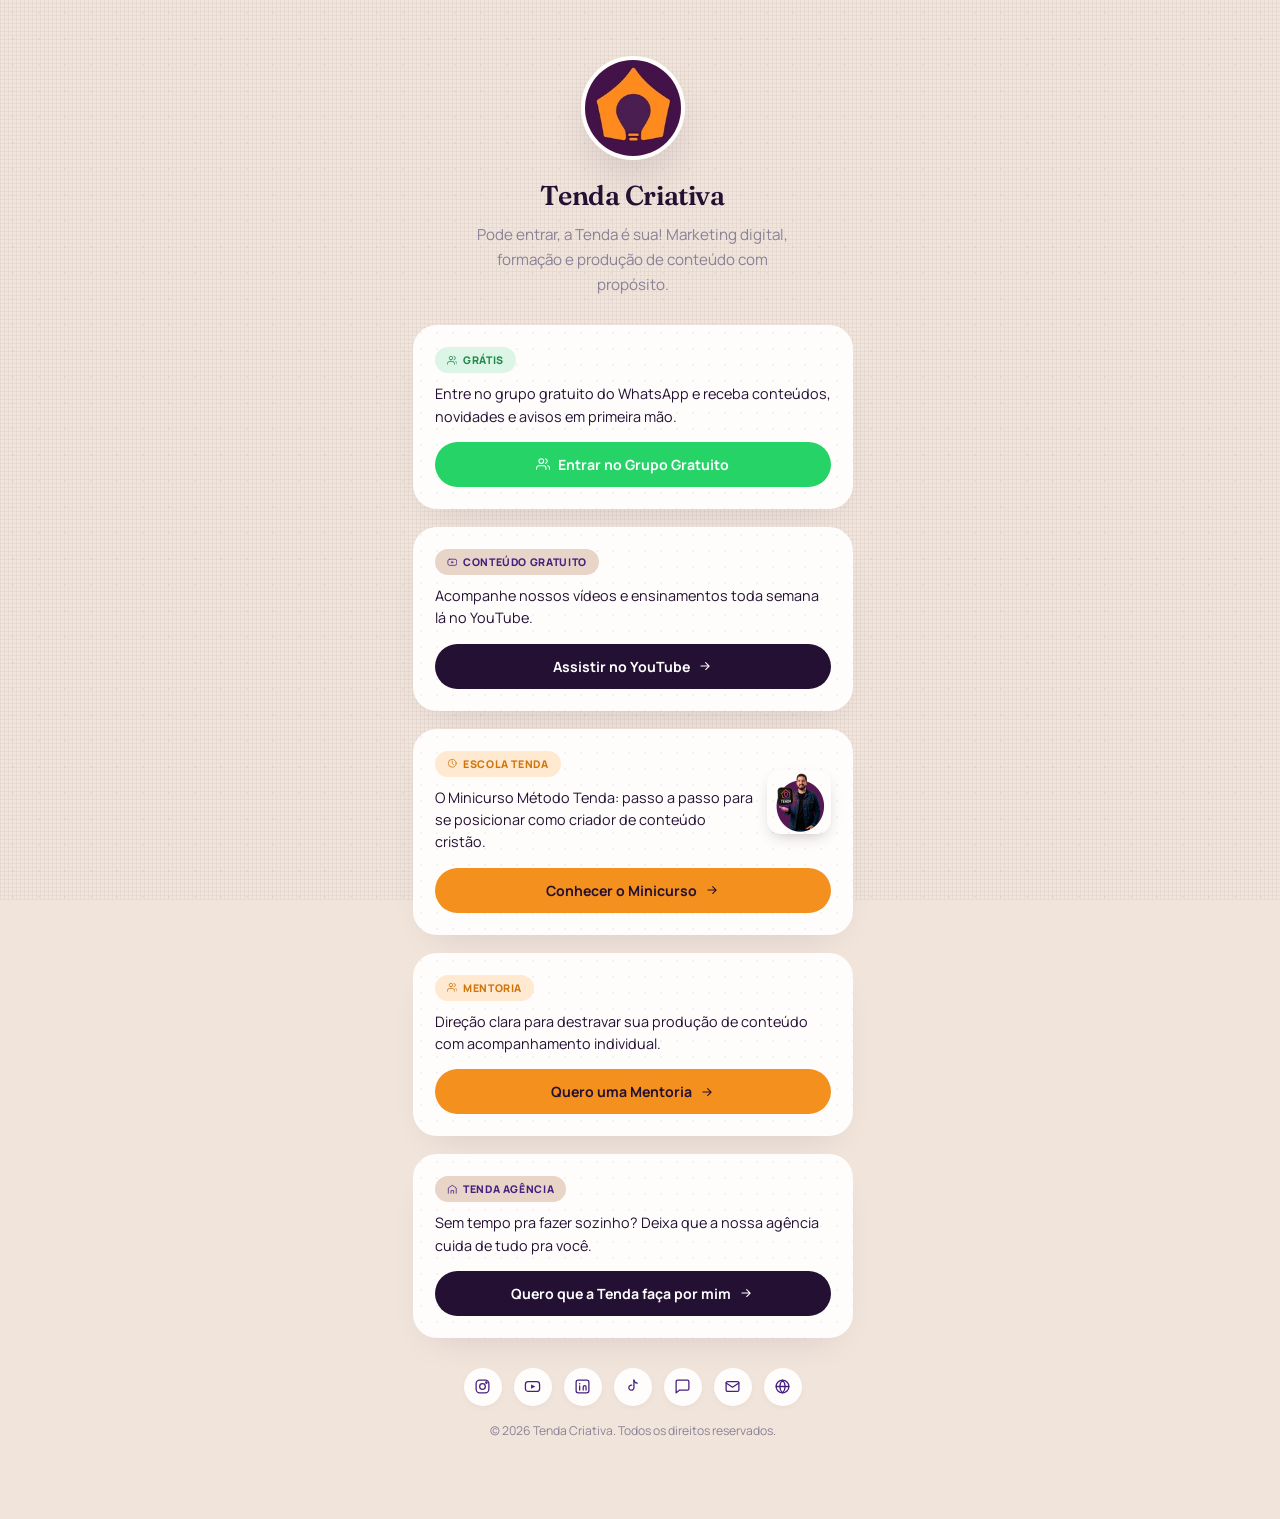
==== index.html @ 38c7b7b1 "Add files via upload" ====
<!DOCTYPE html>
<html lang="pt-BR">
<head>
<meta charset="UTF-8">
<meta name="viewport" content="width=device-width, initial-scale=1.0">
<title>Tenda Criativa | Marketing e Criação de Conteúdo para Cristãos</title>
<meta name="description" content="Grupo gratuito no WhatsApp, YouTube, minicursos da Escola Tenda e mentoria. Agência de marketing digital cristã: fale com a Tenda Criativa.">
<meta name="keywords" content="tenda criativa, agência de marketing cristã, criação de conteúdo para cristãos, minicurso criação de conteúdo">
<meta name="robots" content="index, follow, max-image-preview:large">
<meta name="author" content="Tenda Criativa">
<meta name="theme-color" content="#241049">
<link rel="canonical" href="https://www.tendacriativa.com.br/">
<meta property="og:type" content="website">
<meta property="og:locale" content="pt_BR">
<meta property="og:site_name" content="Tenda Criativa">
<meta property="og:title" content="Tenda Criativa | Marketing e Criação de Conteúdo para Cristãos">
<meta property="og:description" content="Grupo gratuito no WhatsApp, YouTube, minicursos da Escola Tenda e mentoria. Agência de marketing digital cristã: fale com a Tenda Criativa.">
<meta property="og:url" content="https://www.tendacriativa.com.br/">
<meta property="og:image" content="https://www.tendacriativa.com.br/assets/img/logo.jpg">
<meta name="twitter:card" content="summary_large_image">
<meta name="twitter:title" content="Tenda Criativa | Marketing e Criação de Conteúdo para Cristãos">
<meta name="twitter:description" content="Grupo gratuito no WhatsApp, YouTube, minicursos da Escola Tenda e mentoria. Agência de marketing digital cristã: fale com a Tenda Criativa.">
<meta name="twitter:image" content="https://www.tendacriativa.com.br/assets/img/logo.jpg">
<link rel="preconnect" href="https://fonts.googleapis.com">
<link href="https://fonts.googleapis.com/css2?family=Fraunces:opsz,wght@9..144,500;9..144,600;9..144,700&family=Manrope:wght@400;500;600;700;800&display=swap" rel="stylesheet">
<link rel="stylesheet" href="assets/css/style.css">
<link rel="icon" type="image/jpeg" href="assets/img/logo.jpg">
</head>
<body>

<div class="bg-blobs" aria-hidden="true"></div>

<!-- BIO LINK HOME -->
<main class="biolink-page">
  <div class="biolink-card">
    <div class="biolink-head" data-reveal>
      <div class="biolink-avatar">
        <img src="assets/img/logo.jpg" alt="Logo Tenda Criativa">
      </div>
      <h1 class="biolink-name">Tenda Criativa</h1>
      <p class="biolink-tagline">Pode entrar, a Tenda é sua! Marketing digital, formação e produção de conteúdo com propósito.</p>
    </div>

    <div class="link-list">
      <!-- 1. GRUPO GRATUITO DO WHATSAPP -->
      <a href="https://chat.whatsapp.com/EhhcAEvkJXY7zq3diK09Hz" target="_blank" rel="noopener" class="link-item tone-green" data-reveal>
        <div class="link-item-top">
          <div class="link-item-copy">
            <span class="link-item-badge"><svg class="icon" viewBox="0 0 24 24"><path d="M17 21v-2a4 4 0 00-4-4H5a4 4 0 00-4 4v2M9 11a4 4 0 100-8 4 4 0 000 8zM23 21v-2a4 4 0 00-3-3.9M16 3.1a4 4 0 010 7.8"/></svg>Grátis</span>
            <p>Entre no grupo gratuito do WhatsApp e receba conteúdos, novidades e avisos em primeira mão.</p>
          </div>
        </div>
        <span class="link-item-cta"><svg class="icon" viewBox="0 0 24 24"><path d="M17 21v-2a4 4 0 00-4-4H5a4 4 0 00-4 4v2M9 11a4 4 0 100-8 4 4 0 000 8zM23 21v-2a4 4 0 00-3-3.9M16 3.1a4 4 0 010 7.8"/></svg>Entrar no Grupo Gratuito</span>
      </a>

      <!-- 2. YOUTUBE -->
      <a href="https://www.youtube.com/@tendacriativa" target="_blank" rel="noopener" class="link-item" data-reveal>
        <div class="link-item-top">
          <div class="link-item-copy">
            <span class="link-item-badge"><svg class="icon" viewBox="0 0 24 24"><rect x="2" y="5" width="20" height="14" rx="4"/><path d="M10 9l6 3-6 3V9z" fill="currentColor" stroke="none"/></svg>Conteúdo Gratuito</span>
            <p>Acompanhe nossos vídeos e ensinamentos toda semana lá no YouTube.</p>
          </div>
        </div>
        <span class="link-item-cta">Assistir no YouTube <svg class="icon" viewBox="0 0 24 24"><path d="M5 12h14M13 6l6 6-6 6"/></svg></span>
      </a>

      <!-- 3. MINICURSO Escola Tenda -->
      <a href="metodo-tenda" class="link-item tone-orange" data-reveal>
        <div class="link-item-top">
          <div class="link-item-copy">
            <span class="link-item-badge"><svg class="icon" viewBox="0 0 24 24"><circle cx="12" cy="12" r="9"/><path d="M12 7v5l3 3"/></svg>Escola Tenda</span>
            <p>O Minicurso Método Tenda: passo a passo para se posicionar como criador de conteúdo cristão.</p>
          </div>
          <div class="link-item-thumb">
            <img src="assets/img/marcos-metodo-tenda.webp" alt="Minicurso Escola Tenda">
          </div>
        </div>
        <span class="link-item-cta">Conhecer o Minicurso <svg class="icon" viewBox="0 0 24 24"><path d="M5 12h14M13 6l6 6-6 6"/></svg></span>
      </a>

      <!-- 4. MENTORIA -->
      <a href="https://wa.me/5511978416850?text=Ol%C3%A1!%20Tenho%20interesse%20na%20Mentoria%20Estrat%C3%A9gica.%20Pode%20me%20passar%20mais%20detalhes%3F" target="_blank" rel="noopener" class="link-item tone-orange" data-reveal>
        <div class="link-item-top">
          <div class="link-item-copy">
            <span class="link-item-badge"><svg class="icon" viewBox="0 0 24 24"><path d="M17 21v-2a4 4 0 00-4-4H5a4 4 0 00-4 4v2M9 11a4 4 0 100-8 4 4 0 000 8zM23 21v-2a4 4 0 00-3-3.9M16 3.1a4 4 0 010 7.8"/></svg>Mentoria</span>
            <p>Direção clara para destravar sua produção de conteúdo com acompanhamento individual.</p>
          </div>
        </div>
        <span class="link-item-cta">Quero uma Mentoria <svg class="icon" viewBox="0 0 24 24"><path d="M5 12h14M13 6l6 6-6 6"/></svg></span>
      </a>

      <!-- 5. QUERO QUE A TENDA FAÇA POR MIM -->
      <a href="https://wa.me/5511978416850?text=Ol%C3%A1!%20Quero%20que%20a%20Tenda%20fa%C3%A7a%20por%20mim%20%E2%80%94%20queria%20entender%20como%20funciona." target="_blank" rel="noopener" class="link-item" data-reveal>
        <div class="link-item-top">
          <div class="link-item-copy">
            <span class="link-item-badge"><svg class="icon" viewBox="0 0 24 24"><path d="M3 21V9l9-6 9 6v12M9 21v-6h6v6"/></svg>Tenda Agência</span>
            <p>Sem tempo pra fazer sozinho? Deixa que a nossa agência cuida de tudo pra você.</p>
          </div>
        </div>
        <span class="link-item-cta">Quero que a Tenda faça por mim <svg class="icon" viewBox="0 0 24 24"><path d="M5 12h14M13 6l6 6-6 6"/></svg></span>
      </a>
    </div>

    <div class="biolink-foot" data-reveal>
      <div class="socials">
        <a href="https://www.instagram.com/tenda.criativa" target="_blank" rel="noopener" aria-label="Instagram">
          <svg class="icon" viewBox="0 0 24 24"><rect x="3" y="3" width="18" height="18" rx="5"/><circle cx="12" cy="12" r="4"/><circle cx="17.5" cy="6.5" r="1"/></svg>
        </a>
        <a href="https://www.youtube.com/@tendacriativa" target="_blank" rel="noopener" aria-label="YouTube">
          <svg class="icon" viewBox="0 0 24 24"><rect x="2" y="5" width="20" height="14" rx="4"/><path d="M10 9l6 3-6 3V9z" fill="currentColor" stroke="none"/></svg>
        </a>
        <a href="https://www.linkedin.com/company/tendacriativa" target="_blank" rel="noopener" aria-label="LinkedIn">
          <svg class="icon" viewBox="0 0 24 24"><rect x="3" y="3" width="18" height="18" rx="3"/><circle cx="8" cy="8.2" r="1.1" fill="currentColor" stroke="none"/><path d="M8 11v6M13 17v-4c0-1.4.9-2.3 2.2-2.3S17 11.6 17 13v4"/></svg>
        </a>
        <a href="https://www.tiktok.com/@tendacriativa" target="_blank" rel="noopener" aria-label="TikTok">
          <svg class="icon" viewBox="0 0 24 24"><path d="M14 3v10.6a3.6 3.6 0 11-3.1-3.56"/><path d="M14 3c.35 2.3 2.1 4.1 4.6 4.4"/></svg>
        </a>
        <a href="https://wa.me/5511978416850?text=Ol%C3%A1%2C%20vim%20do%20site%20e%20gostaria%20de%20mais%20informa%C3%A7%C3%B5es%20sobre%20a%20Tenda%20Criativa." target="_blank" rel="noopener" aria-label="WhatsApp">
          <svg class="icon" viewBox="0 0 24 24"><path d="M21 15a2 2 0 01-2 2H8l-5 4V5a2 2 0 012-2h14a2 2 0 012 2z"/></svg>
        </a>
        <a href="home#newsletter" aria-label="Newsletter">
          <svg class="icon" viewBox="0 0 24 24"><rect x="3" y="5" width="18" height="14" rx="2"/><path d="M3 7l9 6 9-6"/></svg>
        </a>
        <a href="home" aria-label="Site">
          <svg class="icon" viewBox="0 0 24 24"><circle cx="12" cy="12" r="9"/><path d="M3 12h18M12 3c2.5 2.5 3.8 5.7 3.8 9s-1.3 6.5-3.8 9c-2.5-2.5-3.8-5.7-3.8-9s1.3-6.5 3.8-9z"/></svg>
        </a>
      </div>
      <p style="margin-top:16px">© 2026 Tenda Criativa. Todos os direitos reservados.</p>
    </div>
  </div>
</main>

<script src="assets/js/script.js"></script>
</body>
</html>
---- assets/css/style.css ----
:root{
  --purple-950:#190c33;
  --purple-900:#241049;
  --purple-800:#331764;
  --purple-700:#452080;
  --purple-600:#5a2ba3;
  --cream:#f1e4db;
  --cream-soft:#e8d5c8;
  --paper:#fffdfb;
  --orange:#f4901e;
  --orange-dark:#d1740a;
  --orange-light:#ffb457;
  --ink:#241033;
  --muted:#8a8296;
  --line:#ece7db;
  --line-soft:rgba(36,16,51,.08);
  --radius-lg:24px;
  --radius-md:16px;
  --radius-sm:10px;
  --shadow-xs:0 2px 8px -2px rgba(36,16,51,.06);
  --shadow-soft:0 30px 70px -32px rgba(36,16,51,.22);
  --shadow-card:0 16px 40px -22px rgba(36,16,51,.16);
  --shadow-lift:0 22px 50px -20px rgba(36,16,51,.24);
  --ease:cubic-bezier(.19,1,.22,1);
}

*{box-sizing:border-box;margin:0;padding:0;}
html{scroll-behavior:smooth;scrollbar-gutter:stable;overflow-y:scroll;}
body{
  font-family:'Manrope',sans-serif;
  color:var(--ink);
  background:var(--cream);
  overflow-x:clip;
  -webkit-font-smoothing:antialiased;
}
h1,h2,h3,.logo-word,.display{font-family:'Fraunces',serif;font-weight:500;letter-spacing:-.015em;}
img{max-width:100%;display:block;}
a{text-decoration:none;color:inherit;}
ul{list-style:none;}
.container{max-width:1180px;margin:0 auto;padding:0 24px;position:relative;z-index:2;}
::selection{background:var(--orange);color:#fff;}

/* canvas-cloth backdrop: woven texture + paper grain, no AI blur-blobs */
.bg-blobs{position:fixed;inset:0;z-index:0;pointer-events:none;
  background-image:
    repeating-linear-gradient(90deg, rgba(36,16,51,.05) 0 1px, transparent 1px 4px),
    repeating-linear-gradient(0deg, rgba(36,16,51,.05) 0 1px, transparent 1px 4px),
    radial-gradient(rgba(36,16,51,.05) 1px, transparent 1px);
  background-size:4px 4px,4px 4px,26px 26px;
  opacity:.7;
}
.blob{display:none;}

/* ===== Creative doodle layer: paint cans, pencils, pens scattered like a desk ===== */
.doodle-layer{position:absolute;inset:0;overflow:hidden;pointer-events:none;z-index:1;}
.doodle{position:absolute;filter:drop-shadow(0 10px 16px rgba(36,16,51,.10));animation:doodle-float 7s ease-in-out infinite;}
.doodle svg{display:block;width:100%;height:100%;}
@keyframes doodle-float{0%,100%{transform:translateY(0) rotate(var(--r,0deg));}50%{transform:translateY(-10px) rotate(calc(var(--r,0deg) + 2deg));}}

.tape{position:absolute;width:64px;height:22px;background:rgba(244,144,30,.65);border:1px solid rgba(244,144,30,.7);box-shadow:0 2px 6px rgba(36,16,51,.15);}
.tape::before{content:'';position:absolute;inset:0;background:repeating-linear-gradient(135deg,rgba(255,255,255,.35) 0 2px,transparent 2px 6px);}

/* Buttons — clean, minimal, single soft shadow */
.btn{display:inline-flex;align-items:center;gap:9px;padding:15px 28px;border-radius:100px;font-weight:600;font-size:.92rem;transition:transform .3s var(--ease),box-shadow .3s var(--ease),background .25s,border-color .25s;white-space:nowrap;border:1px solid transparent;}
.btn-primary{background:var(--ink);color:#fff;box-shadow:var(--shadow-xs);}
.btn-primary:hover{background:var(--orange);color:var(--ink);transform:translateY(-2px);box-shadow:var(--shadow-card);}
.btn-ghost{background:transparent;color:var(--ink);border:1px solid var(--line-soft);}
.btn-ghost:hover{border-color:var(--ink);transform:translateY(-2px);}
.btn-outline-light{background:transparent;color:#fff;border:1px solid rgba(255,255,255,.35);}
.btn-outline-light:hover{background:rgba(255,255,255,.1);border-color:#fff;transform:translateY(-2px);}
.btn-sm{padding:12px 20px;font-size:.82rem;}
.arrow{transition:transform .3s;}
.btn:hover .arrow{transform:translateX(4px);}
.icon{width:1em;height:1em;display:inline-block;stroke:currentColor;fill:none;stroke-width:1.8;stroke-linecap:round;stroke-linejoin:round;vertical-align:-0.14em;}

.pill{display:inline-flex;align-items:center;gap:8px;padding:7px 16px 7px 7px;border-radius:100px;font-size:.7rem;font-weight:700;letter-spacing:.07em;text-transform:uppercase;margin-bottom:20px;background:var(--cream-soft);}
.pill .pill-dot{width:18px;height:18px;border-radius:50%;background:currentColor;display:flex;align-items:center;justify-content:center;}
.pill .pill-dot svg{width:10px;height:10px;stroke:var(--cream);}
.pill-orange{color:var(--orange-dark);}
.pill-purple{color:var(--purple-700);}
.pill-light{color:#fff;background:rgba(255,255,255,.1);}

.eyebrow{font-size:.72rem;font-weight:700;letter-spacing:.14em;text-transform:uppercase;color:var(--orange-dark);display:block;margin-bottom:12px;}

.accent{color:var(--orange-dark);}
.accent-underline{position:relative;white-space:nowrap;}
.accent-underline svg{position:absolute;left:0;bottom:-4px;width:100%;height:8px;color:var(--orange);opacity:.55;}

/* HEADER — thin utility strip (scrolls away) + floating rounded nav pill (sobreposto) */
.site-header{display:contents;}
.topbar{background:var(--purple-950);color:#b7abd6;}
.topbar .container{display:flex;justify-content:flex-end;align-items:center;height:34px;gap:26px;}
.topbar a{color:#b7abd6;font-size:.72rem;font-weight:600;display:inline-flex;align-items:center;gap:6px;transition:color .2s;}
.topbar a:hover{color:#fff;}
.topbar .icon{width:13px;height:13px;}
.header-bar{position:sticky;top:16px;z-index:100;width:calc(100% - 48px);max-width:1180px;margin:16px auto 0;border-radius:100px;background:rgba(250,247,241,.92);backdrop-filter:blur(16px);border:1px solid var(--line-soft);box-shadow:var(--shadow-lift);}
.header-inner{display:flex;align-items:center;justify-content:space-between;height:72px;gap:24px;padding:0 14px 0 22px;position:relative;}
.logo{display:flex;align-items:center;gap:11px;}
.logo-mark{width:38px;height:38px;border-radius:11px;overflow:hidden;flex-shrink:0;}
.logo-mark img{width:100%;height:100%;object-fit:cover;display:block;}
.logo-word{display:flex;flex-direction:column;line-height:1;}
.logo-word b{font-size:1.02rem;font-weight:600;color:var(--ink);letter-spacing:-.01em;}
.logo-word span{font-size:.58rem;font-weight:700;letter-spacing:.18em;color:var(--orange-dark);}
.nav{display:flex;gap:30px;}
.nav a{font-size:.87rem;font-weight:500;color:var(--muted);position:relative;padding:6px 0;transition:color .25s;}
.nav a:hover,.nav a.active{color:var(--ink);}
.nav a::after{content:'';position:absolute;left:0;bottom:0;width:0;height:1px;background:var(--ink);transition:width .3s var(--ease);}
.nav a:hover::after,.nav a.active::after{width:100%;}
.menu-toggle{display:none;flex-direction:column;gap:5px;background:none;border:none;cursor:pointer;}
.menu-toggle span{width:22px;height:1.5px;background:var(--ink);}

/* HERO */
.hero{padding:76px 0 60px;position:relative;}
.hero-grid{display:grid;grid-template-columns:1.05fr .95fr;gap:64px;align-items:center;}
.hero-copy h1{font-size:3.6rem;line-height:1.06;font-weight:500;margin-bottom:24px;}
.hero-desc{color:var(--muted);font-size:1.02rem;line-height:1.8;margin-bottom:16px;max-width:560px;}
.hero-actions{display:flex;gap:14px;margin:32px 0 28px;flex-wrap:wrap;}
.hero-actions.center{justify-content:center;}
.hero-tags{display:flex;align-items:center;gap:10px;flex-wrap:wrap;}
.hero-tags .tag-icon{width:32px;height:32px;border-radius:50%;background:var(--cream-soft);display:flex;align-items:center;justify-content:center;color:var(--purple-700);}
.hero-tags .tag-icon svg{width:15px;height:15px;}
.hero-tags p{color:var(--muted);font-size:.85rem;max-width:420px;}

.hero-visual{position:relative;}
.hero-card{border-radius:var(--radius-lg);overflow:hidden;box-shadow:var(--shadow-soft);transition:transform .4s var(--ease);}
.hero-img-wrap{aspect-ratio:4/3.4;overflow:hidden;}
.hero-img-wrap img{width:100%;height:100%;object-fit:cover;filter:grayscale(.1) contrast(1.02);}

.badge-float{position:absolute;background:var(--paper);border-radius:16px;box-shadow:var(--shadow-lift);padding:13px 17px;display:flex;align-items:center;gap:11px;animation:floaty 6s ease-in-out infinite;z-index:3;}
.badge-float strong{display:block;font-size:1.05rem;font-family:'Fraunces',serif;font-weight:500;}
.badge-float small{color:var(--muted);font-size:.7rem;font-weight:600;}
.badge-top{top:-16px;right:24px;animation-delay:.2s;}
.badge-mid{bottom:96px;right:-24px;max-width:220px;animation-delay:1.2s;}
.badge-mid p{font-size:.78rem;font-weight:600;color:var(--purple-800);line-height:1.35;}
.badge-bottom{bottom:-16px;left:24px;animation-delay:2s;}
.badge-icon{width:20px;height:20px;color:var(--orange-dark);flex-shrink:0;}
.star{color:var(--orange);width:17px;height:17px;flex-shrink:0;}
@keyframes floaty{0%,100%{transform:translateY(0);}50%{transform:translateY(-8px);}}

/* STATS BAR */
.stats-bar{margin:14px 0 96px;}
.stats-grid{background:var(--purple-900);color:#fff;border-radius:var(--radius-lg);box-shadow:var(--shadow-card);padding:38px 44px;display:grid;grid-template-columns:repeat(3,1fr);gap:24px;}
.stat-item{display:flex;align-items:center;gap:16px;}
.stat-icon{width:46px;height:46px;color:var(--orange);background:rgba(255,255,255,.07);border-radius:13px;display:flex;align-items:center;justify-content:center;flex-shrink:0;}
.stat-icon svg{width:20px;height:20px;}
.stat-item strong{font-size:1.2rem;display:block;font-family:'Fraunces',serif;font-weight:500;}
.stat-item small{color:#b7abd6;font-size:.8rem;}

/* SECTIONS */
.section{padding:76px 0;position:relative;}
.section.pt-sm{padding-top:10px;}
.section.pb-sm{padding-bottom:40px;}
.section.alt-bg{background:var(--cream-soft);}
.section-head{max-width:600px;margin-bottom:54px;}
.section-head.center{margin-left:auto;margin-right:auto;text-align:center;}
.section-head.split{display:flex;justify-content:space-between;align-items:flex-end;gap:30px;max-width:none;}
.section-head h2{font-size:2.3rem;margin-bottom:16px;font-weight:500;}
.section-head p{color:var(--muted);line-height:1.8;}
.link-arrow{font-weight:600;color:var(--ink);white-space:nowrap;transition:opacity .3s,transform .3s;display:inline-flex;align-items:center;gap:6px;opacity:.85;}
.tenda-card.alt .link-arrow{color:#fff;}
.link-arrow:hover{opacity:1;transform:translateX(4px);}

/* TENDA CARDS */
.cards-grid{display:grid;grid-template-columns:1fr 1fr;gap:24px;}
.tenda-card{background:var(--paper);border-radius:var(--radius-lg);padding:38px;box-shadow:var(--shadow-card);transition:transform .4s var(--ease),box-shadow .4s var(--ease);}
.tenda-card:hover{transform:translateY(-6px);box-shadow:var(--shadow-lift);}
.tenda-card.alt{background:var(--purple-900);color:#fff;}
.card-icon{width:50px;height:50px;border-radius:14px;background:var(--cream-soft);color:var(--purple-700);display:flex;align-items:center;justify-content:center;margin-bottom:20px;}
.tenda-card.alt .card-icon{background:rgba(255,255,255,.08);color:var(--orange);}
.card-icon svg{width:24px;height:24px;}
.tag-label{display:inline-block;color:var(--purple-700);font-size:.68rem;font-weight:700;margin-bottom:16px;letter-spacing:.08em;text-transform:uppercase;}
.tenda-card.alt .tag-label{color:var(--orange-light);}
.tenda-card h3{font-size:1.5rem;margin-bottom:12px;font-weight:500;}
.tenda-card p{color:var(--muted);line-height:1.8;margin-bottom:22px;font-size:.94rem;}
.tenda-card.alt p{color:#c3b6e2;}
.chips{display:flex;flex-wrap:wrap;gap:8px;margin-bottom:20px;}
.chips span{font-size:.74rem;font-weight:600;padding:5px 13px;border-radius:100px;background:var(--cream-soft);color:var(--purple-700);}
.tenda-card.alt .chips span{background:rgba(255,255,255,.08);color:#fff;}

/* METHOD */
.method-grid{display:grid;grid-template-columns:1fr 1fr;gap:64px;align-items:center;}
.method-copy h2{font-size:2.2rem;margin:10px 0 16px;font-weight:500;}
.method-copy>p{color:var(--muted);line-height:1.8;margin-bottom:32px;max-width:480px;}
.method-list{display:flex;flex-direction:column;gap:28px;}
.method-list li{display:flex;gap:20px;}
.method-list .num{font-family:'Fraunces',serif;font-weight:500;color:var(--orange-dark);font-size:1.05rem;background:var(--cream-soft);width:42px;height:42px;border-radius:12px;display:flex;align-items:center;justify-content:center;flex-shrink:0;}
.method-list strong{display:block;margin-bottom:5px;font-size:1.02rem;font-family:'Fraunces',serif;font-weight:500;}
.method-list p{color:var(--muted);font-size:.9rem;line-height:1.7;}

.method-visual{}
.chart-card{background:var(--purple-950);color:#fff;border-radius:var(--radius-lg);padding:28px;box-shadow:var(--shadow-soft);}
.chart-card-head{display:flex;align-items:center;gap:14px;margin-bottom:20px;}
.dots{display:flex;gap:6px;}
.dots i{width:8px;height:8px;border-radius:50%;background:#544878;display:inline-block;}
.dots i:nth-child(1){background:var(--orange);}
.dots i:nth-child(2){background:#f5c518;}
.dots i:nth-child(3){background:#3ddc84;}
.chart-card-head small{color:#a99bc9;font-size:.65rem;letter-spacing:.1em;font-weight:600;}
.progress-checklist{display:flex;flex-direction:column;gap:12px;margin-bottom:20px;}
.progress-row{display:flex;align-items:center;gap:12px;background:rgba(255,255,255,.04);border-radius:12px;padding:11px 14px;}
.progress-letter{width:28px;height:28px;border-radius:8px;background:rgba(244,144,30,.16);color:var(--orange-light);font-family:'Fraunces',serif;font-weight:600;font-size:.85rem;display:flex;align-items:center;justify-content:center;flex-shrink:0;}
.progress-letter svg{width:14px;height:14px;fill:none;stroke:currentColor;stroke-width:2;stroke-linecap:round;stroke-linejoin:round;}
.progress-row.done .progress-letter{background:var(--orange);color:var(--ink);}
.progress-label{flex:1;font-size:.84rem;color:#d8cdef;}
.progress-row.done .progress-label{color:#fff;}
.progress-status{width:20px;height:20px;border-radius:50%;flex-shrink:0;display:flex;align-items:center;justify-content:center;border:1.5px solid rgba(255,255,255,.2);}
.progress-row.done .progress-status{background:#3ddc84;border-color:#3ddc84;}
.progress-status svg{width:11px;height:11px;stroke:#0d1b12;stroke-width:3;opacity:0;}
.progress-row.done .progress-status svg{opacity:1;}
.progress-bar-track{height:8px;border-radius:100px;background:rgba(255,255,255,.08);overflow:hidden;margin-bottom:22px;}
.progress-bar-fill{height:100%;width:0;border-radius:100px;background:linear-gradient(90deg,var(--orange),var(--orange-light));transition:width 1.2s cubic-bezier(.19,1,.22,1) .3s;}
[data-reveal].in-view .progress-bar-fill{width:var(--progress,80%);}

.chart-metrics{display:grid;grid-template-columns:repeat(3,1fr);gap:10px;}
.chart-metrics div{background:rgba(255,255,255,.05);border-radius:12px;padding:14px;text-align:center;}
.chart-metrics strong{display:block;font-size:1.15rem;color:var(--orange-light);font-family:'Fraunces',serif;font-weight:500;}
.chart-metrics small{color:#a99bc9;font-size:.65rem;}

/* CTA */
.cta-section{position:relative;background:var(--purple-950);border-radius:32px;margin:48px 24px;padding:96px 24px;overflow:hidden;text-align:center;color:#fff;}
.cta-3d{position:absolute;inset:0;z-index:0;opacity:.6;}
.cta-inner{max-width:740px;margin:0 auto;}
.cta-inner h2{font-size:2.3rem;line-height:1.35;margin:20px 0;font-weight:500;}
.cta-quote{font-style:italic;font-size:1.05rem;opacity:.75;margin-bottom:12px;font-family:'Fraunces',serif;}

/* TEAM */
.team-grid{display:grid;grid-template-columns:repeat(4,1fr);gap:22px;margin-bottom:56px;}
.team-grid.compact{grid-template-columns:repeat(2,minmax(0,260px));justify-content:center;max-width:620px;margin-left:auto;margin-right:auto;}
.team-card{background:var(--paper);border-radius:var(--radius-md);overflow:hidden;box-shadow:var(--shadow-card);transition:transform .35s var(--ease),box-shadow .35s var(--ease);}
.team-card:hover{transform:translateY(-5px);box-shadow:var(--shadow-lift);}
.team-card img{aspect-ratio:1/1;object-fit:cover;filter:grayscale(.2) contrast(1.02);}
.team-more-badge{aspect-ratio:1/1;background:var(--purple-900);color:#fff;display:flex;flex-direction:column;align-items:center;justify-content:center;gap:4px;}
.team-more-badge svg{width:26px;height:26px;color:var(--orange-light);}
.team-more-badge strong{font-family:'Fraunces',serif;font-size:1.8rem;font-weight:600;}
.team-info{padding:19px;}
.team-role{font-size:.65rem;font-weight:700;color:var(--orange-dark);letter-spacing:.09em;text-transform:uppercase;}
.team-info strong{display:block;font-size:1.05rem;margin:7px 0 6px;font-family:'Fraunces',serif;font-weight:500;}
.team-info small{color:var(--muted);font-size:.82rem;line-height:1.55;}

.manifesto{background:var(--paper);border-radius:var(--radius-md);box-shadow:var(--shadow-card);border-left:3px solid var(--orange);padding:34px 38px;margin-bottom:44px;}
.manifesto p{font-style:italic;color:var(--ink);line-height:1.8;margin-bottom:16px;font-size:1.05rem;font-family:'Fraunces',serif;font-weight:500;}
.manifesto-foot{display:flex;justify-content:space-between;align-items:center;flex-wrap:wrap;gap:10px;}
.manifesto-foot span{color:var(--muted);font-size:.82rem;font-weight:600;}

.nav-chips{background:var(--cream-soft);border-radius:var(--radius-md);padding:28px 32px;display:flex;justify-content:space-between;align-items:center;flex-wrap:wrap;gap:16px;}
.nav-chips>span{font-weight:600;font-size:.9rem;display:flex;align-items:center;gap:8px;color:var(--ink);}
.nav-chips .chips a{background:var(--paper);padding:10px 18px;border-radius:100px;font-weight:600;font-size:.8rem;transition:transform .25s,box-shadow .25s;display:inline-flex;align-items:center;gap:6px;box-shadow:var(--shadow-xs);}
.nav-chips .chips a:hover{transform:translateY(-3px);box-shadow:var(--shadow-card);}
.nav-chips .chip-primary{background:var(--ink)!important;color:#fff;}

/* FOOTER */
.site-footer{background:var(--purple-950);color:#cabfe4;padding:76px 0 26px;}
.footer-grid{display:grid;grid-template-columns:1.6fr 1fr 1fr 1.3fr;gap:40px;margin-bottom:56px;}
.footer-brand .logo-word b{color:#fff;}
.footer-brand p{color:#a89bcb;font-size:.88rem;line-height:1.8;margin:15px 0 16px;}
.footer-tag{font-size:.78rem;color:var(--orange-light);font-weight:600;display:inline-flex;align-items:center;gap:6px;}
.footer-col{display:flex;flex-direction:column;gap:13px;}
.footer-col strong{color:#fff;margin-bottom:6px;font-family:'Fraunces',serif;font-weight:500;}
.footer-col a{color:#a89bcb;font-size:.88rem;transition:color .3s;}
.footer-col a:hover{color:#fff;}
.newsletter p{color:#a89bcb;font-size:.82rem;line-height:1.7;}
.news-form{display:flex;margin-top:6px;border-radius:100px;overflow:hidden;background:rgba(255,255,255,.05);padding:4px;}
.news-form input{flex:1;background:transparent;border:none;padding:11px 16px;color:#fff;font-size:.85rem;outline:none;}
.news-form input::placeholder{color:#8577a8;}
.news-form button{background:var(--orange);color:#241033;border:none;padding:11px 20px;border-radius:100px;font-weight:700;font-size:.82rem;cursor:pointer;transition:background .3s;}
.news-form button:hover{background:var(--orange-dark);}
.footer-bottom{display:flex;justify-content:space-between;align-items:center;border-top:1px solid rgba(255,255,255,.08);padding-top:24px;color:#8577a8;font-size:.8rem;flex-wrap:wrap;gap:10px;}
.footer-links{display:flex;gap:18px;}
.footer-links a:hover{color:#fff;}

/* Reveal animation */
[data-reveal]{opacity:0;transform:translateY(24px);transition:opacity .7s var(--ease),transform .7s var(--ease);}
[data-reveal].in-view{opacity:1;transform:translateY(0);}

/* ============ SOBRE PAGE ============ */
.page-hero{padding:64px 0 54px;position:relative;}
.page-hero-grid{display:grid;grid-template-columns:1fr .8fr;gap:52px;align-items:center;}
.page-hero-grid.align-top{align-items:flex-start;}
.text-col h2{font-size:2.1rem;margin-bottom:18px;}
.text-col p{color:var(--muted);line-height:1.8;margin-bottom:16px;}
.text-col p:last-child{margin-bottom:0;}
.text-col.wide{max-width:760px;margin-bottom:44px;}
.page-hero h1{font-size:2.9rem;line-height:1.12;margin-bottom:20px;font-weight:500;}
.page-hero p{color:var(--muted);line-height:1.8;font-size:1.02rem;max-width:520px;}
.stat-strip{display:flex;gap:0;border-radius:var(--radius-md);overflow:hidden;background:var(--paper);box-shadow:var(--shadow-card);}
.stat-strip>div{flex:1;padding:24px 18px;text-align:center;border-right:1px solid var(--line);}
.stat-strip>div:last-child{border-right:none;}
.stat-strip strong{display:block;font-size:1.6rem;font-family:'Fraunces',serif;color:var(--purple-800);font-weight:500;}
.stat-strip small{color:var(--muted);font-size:.72rem;font-weight:700;text-transform:uppercase;letter-spacing:.05em;}

.timeline{display:flex;flex-direction:column;gap:0;max-width:760px;margin:0 auto;}
.timeline-item{display:grid;grid-template-columns:90px 30px 1fr;gap:0;padding-bottom:46px;position:relative;}
.timeline-item:last-child{padding-bottom:0;}
.timeline-year{font-family:'Fraunces',serif;font-weight:500;color:var(--orange-dark);font-size:1.1rem;padding-top:2px;}
.timeline-rail{display:flex;flex-direction:column;align-items:center;}
.timeline-dot{width:11px;height:11px;border-radius:50%;background:var(--orange);flex-shrink:0;}
.timeline-line{flex:1;width:1px;background:var(--line);margin-top:8px;}
.timeline-item:last-child .timeline-line{display:none;}
.timeline-body strong{display:block;font-family:'Fraunces',serif;font-size:1.15rem;margin-bottom:7px;font-weight:500;}
.timeline-body p{color:var(--muted);font-size:.92rem;line-height:1.75;}

.values-grid{display:grid;grid-template-columns:repeat(3,1fr);gap:22px;}
.value-card{background:var(--paper);border-radius:var(--radius-md);padding:30px;box-shadow:var(--shadow-card);transition:transform .35s var(--ease),box-shadow .35s var(--ease);}
.value-card:hover{transform:translateY(-5px);box-shadow:var(--shadow-lift);}
.value-card .card-icon{margin-bottom:16px;}
.value-card + .value-card{margin-top:18px;}
.value-card strong{display:block;font-family:'Fraunces',serif;font-size:1.1rem;margin-bottom:9px;font-weight:500;}
.value-card p{color:var(--muted);font-size:.88rem;line-height:1.7;}

.verse-block{background:var(--purple-900);color:#fff;border-radius:var(--radius-lg);padding:60px 48px;text-align:center;position:relative;overflow:hidden;}
.verse-block p{font-family:'Fraunces',serif;font-style:italic;font-size:1.5rem;line-height:1.5;max-width:680px;margin:0 auto 20px;font-weight:500;}
.verse-block span{color:var(--orange-light);font-weight:600;font-size:.85rem;letter-spacing:.06em;text-transform:uppercase;}

/* ============ TENDACLASS PAGE ============ */
.class-hero{padding:60px 0 44px;position:relative;}
.class-hero-grid{display:grid;grid-template-columns:1fr 1fr;gap:52px;align-items:center;}
.class-hero h1{font-size:2.6rem;line-height:1.12;margin-bottom:20px;font-weight:500;}
.video-card{position:relative;border-radius:var(--radius-lg);overflow:hidden;box-shadow:var(--shadow-soft);aspect-ratio:16/11;}
button.video-card{display:block;width:100%;padding:0;border:none;background:none;font:inherit;cursor:pointer;}
.video-play{transition:background .25s;}
button.video-card:hover .video-play{background:linear-gradient(0deg,rgba(25,12,51,.62),rgba(25,12,51,.1));}
button.video-card:hover .play-btn{transform:scale(1.08);}

/* VIDEO MODAL */
.video-modal{position:fixed;inset:0;z-index:200;display:none;align-items:center;justify-content:center;padding:24px;}
.video-modal.open{display:flex;}
.video-modal-backdrop{position:absolute;inset:0;background:rgba(25,12,51,.86);}
.video-modal-box{position:relative;width:100%;max-width:920px;z-index:1;}
.video-modal-close{position:absolute;top:-46px;right:0;width:36px;height:36px;border-radius:50%;background:rgba(255,255,255,.12);color:#fff;border:none;display:flex;align-items:center;justify-content:center;cursor:pointer;transition:background .25s;}
.video-modal-close:hover{background:rgba(255,255,255,.22);}
.video-modal-close svg{width:18px;height:18px;}
.video-modal-frame{position:relative;width:100%;aspect-ratio:16/9;border-radius:var(--radius-md);overflow:hidden;box-shadow:var(--shadow-soft);background:#000;}
.video-modal-frame iframe{position:absolute;inset:0;width:100%;height:100%;border:none;}
.video-card img{width:100%;height:100%;object-fit:cover;}
.video-play{position:absolute;inset:0;display:flex;align-items:center;justify-content:center;background:linear-gradient(0deg,rgba(25,12,51,.5),rgba(25,12,51,.02));}
.play-btn{width:62px;height:62px;border-radius:50%;background:rgba(255,255,255,.95);display:flex;align-items:center;justify-content:center;color:var(--ink);box-shadow:0 12px 30px rgba(0,0,0,.25);transition:transform .3s;}
.play-btn:hover{transform:scale(1.08);}
.play-btn svg{width:22px;height:22px;margin-left:3px;}
.video-caption{position:absolute;bottom:18px;left:18px;background:rgba(255,255,255,.95);border-radius:100px;padding:9px 16px;font-size:.76rem;font-weight:600;display:flex;align-items:center;gap:8px;}
.video-caption .dot-live{width:7px;height:7px;border-radius:50%;background:#e74c3c;animation:pulse 1.6s infinite;}
@keyframes pulse{0%,100%{opacity:1;}50%{opacity:.3;}}

.filter-bar{display:flex;flex-wrap:wrap;align-items:center;gap:10px;margin-bottom:36px;}
.filter-btn{padding:10px 19px;border-radius:100px;border:1px solid var(--line-soft);background:var(--paper);font-weight:600;font-size:.82rem;cursor:pointer;transition:all .25s;color:var(--ink);}
.filter-btn:hover{border-color:var(--ink);}
.filter-btn.active{background:var(--ink);color:#fff;border-color:var(--ink);}
.search-mini{margin-left:auto;display:flex;align-items:center;gap:8px;background:var(--paper);border:1px solid var(--line-soft);border-radius:100px;padding:9px 17px;}
.search-mini input{border:none;background:transparent;outline:none;font-size:.85rem;width:160px;}
.search-mini svg{width:15px;height:15px;color:var(--muted);flex-shrink:0;}

.courses-grid{display:grid;grid-template-columns:repeat(2,1fr);gap:24px;margin-bottom:64px;}
.course-card{background:var(--paper);border-radius:var(--radius-lg);overflow:hidden;box-shadow:var(--shadow-card);transition:transform .35s var(--ease),box-shadow .35s var(--ease);}
.course-card:hover{transform:translateY(-6px);box-shadow:var(--shadow-lift);}
.course-thumb{position:relative;aspect-ratio:16/9;overflow:hidden;}
.course-thumb img{width:100%;height:100%;object-fit:cover;transition:transform .6s var(--ease);}
.course-card:hover .course-thumb img{transform:scale(1.05);}
.course-badge{position:absolute;top:14px;left:14px;background:var(--paper);color:var(--ink);font-size:.64rem;font-weight:700;text-transform:uppercase;letter-spacing:.05em;padding:7px 13px;border-radius:100px;}
.course-badge.alt{background:var(--purple-900);color:#fff;}
.course-body{padding:24px;}
.course-cat{font-size:.68rem;font-weight:700;color:var(--orange-dark);text-transform:uppercase;letter-spacing:.07em;margin-bottom:9px;display:block;}
.course-body h3{font-size:1.18rem;margin-bottom:11px;line-height:1.35;font-weight:500;}
.course-body p{color:var(--muted);font-size:.86rem;line-height:1.65;margin-bottom:18px;}
.course-meta{display:flex;flex-wrap:wrap;gap:14px;margin-bottom:20px;}
.course-meta span{display:flex;align-items:center;gap:6px;font-size:.76rem;color:var(--muted);font-weight:500;}
.course-meta svg{width:14px;height:14px;color:var(--purple-700);}
.course-foot{display:flex;align-items:center;justify-content:space-between;border-top:1px solid var(--line);padding-top:18px;}
.course-price small{display:block;color:var(--muted);font-size:.68rem;text-decoration:line-through;}
.course-price strong{font-size:1.2rem;color:var(--purple-800);font-family:'Fraunces',serif;font-weight:500;}
.btn-course{background:var(--ink);color:#fff;padding:10px 18px;border-radius:100px;font-weight:600;font-size:.8rem;transition:background .25s;}
.btn-course:hover{background:var(--orange);color:var(--ink);}

.mini-list{display:flex;flex-direction:column;gap:16px;max-width:900px;margin:0 auto;}
.mini-item{display:grid;grid-template-columns:110px 1fr auto;gap:24px;align-items:center;background:var(--paper);border-radius:var(--radius-lg);padding:18px 26px 18px 18px;box-shadow:var(--shadow-card);transition:transform .35s var(--ease),box-shadow .35s var(--ease);}
.mini-item:hover{transform:translateY(-4px);box-shadow:var(--shadow-lift);}
.mini-thumb{width:110px;height:110px;border-radius:var(--radius-md);overflow:hidden;display:block;}
.mini-thumb img{width:100%;height:100%;object-fit:cover;}
.mini-body{display:block;min-width:0;}
.mini-body h3{font-size:1.25rem;font-weight:500;margin:0 0 8px;}
.mini-body p{color:var(--muted);font-size:.88rem;line-height:1.65;margin:0 0 10px;}
.mini-badge{font-style:normal;margin-left:8px;background:var(--cream-soft);color:var(--purple-700);padding:3px 9px;border-radius:100px;font-size:.6rem;letter-spacing:.05em;}
.mini-badge.alt{background:var(--purple-900);color:#fff;}
.mini-meta{display:block;font-size:.76rem;font-weight:600;color:var(--muted);}
.mini-cta{display:flex;flex-direction:column;align-items:flex-end;gap:2px;flex-shrink:0;}
.mini-cta small{font-size:.7rem;color:var(--muted);font-weight:600;}
.mini-cta strong{font-family:'Fraunces',serif;font-size:1.5rem;font-weight:500;color:var(--purple-800);margin-bottom:10px;}
.mini-cta .btn-course{display:inline-flex;align-items:center;gap:6px;}
.mini-cta .btn-course svg{width:14px;height:14px;}
@media(max-width:700px){
  .mini-item{grid-template-columns:76px 1fr;gap:14px 16px;padding:16px;}
  .mini-thumb{width:76px;height:76px;}
  .mini-cta{grid-column:1/-1;flex-direction:row;align-items:center;justify-content:space-between;gap:10px;border-top:1px solid var(--line);padding-top:14px;}
  .mini-cta strong{margin:0 auto 0 4px;font-size:1.3rem;}
  .mini-cta small{display:none;}
}

.method3-grid{display:grid;grid-template-columns:repeat(3,1fr);gap:22px;}
.method3-card{background:var(--paper);border-radius:var(--radius-md);padding:30px;text-align:left;box-shadow:var(--shadow-card);}
.method3-num{font-family:'Fraunces',serif;font-size:.75rem;font-weight:700;color:var(--orange-dark);letter-spacing:.09em;margin-bottom:15px;display:block;}
.method3-card .card-icon{margin-bottom:15px;}
.method3-card strong{display:block;font-family:'Fraunces',serif;font-size:1.1rem;margin-bottom:11px;font-weight:500;}
.method3-card ul{display:flex;flex-direction:column;gap:9px;}
.method3-card li{font-size:.84rem;color:var(--muted);display:flex;align-items:flex-start;gap:8px;}
.method3-card li svg{width:14px;height:14px;color:var(--orange-dark);margin-top:3px;flex-shrink:0;}

.method-quote{text-align:center;margin-top:40px;}
.method-quote p{font-family:'Fraunces',serif;font-style:italic;font-size:1.15rem;color:var(--purple-800);font-weight:500;}
.method-quote small{display:block;color:var(--muted);font-size:.76rem;margin-top:7px;font-weight:600;text-transform:uppercase;letter-spacing:.06em;}

.testi-grid{display:grid;grid-template-columns:repeat(3,1fr);gap:22px;}
.testi-card{background:var(--paper);border-radius:var(--radius-md);padding:28px;box-shadow:var(--shadow-card);}
.testi-stars{display:flex;gap:3px;color:var(--orange);margin-bottom:15px;}
.testi-stars svg{width:14px;height:14px;}
.testi-card p{font-size:.9rem;color:var(--ink);line-height:1.75;margin-bottom:20px;font-style:italic;}
.testi-person{display:flex;align-items:center;gap:11px;}
.testi-avatar{width:36px;height:36px;border-radius:50%;background:var(--purple-800);color:#fff;display:flex;align-items:center;justify-content:center;font-weight:600;font-size:.78rem;font-family:'Fraunces',serif;flex-shrink:0;}
.testi-person strong{display:block;font-size:.86rem;font-weight:600;}
.testi-person small{color:var(--muted);font-size:.74rem;}

.faq-list{max-width:760px;margin:0 auto;display:flex;flex-direction:column;gap:10px;}
.faq-item{background:var(--paper);border-radius:var(--radius-md);overflow:hidden;box-shadow:var(--shadow-xs);transition:box-shadow .3s;}
.faq-item.open{box-shadow:var(--shadow-card);}
.faq-q{display:flex;align-items:center;justify-content:space-between;padding:21px 26px;cursor:pointer;font-weight:600;font-size:.95rem;}
.faq-q svg{width:16px;height:16px;color:var(--orange-dark);transition:transform .3s;flex-shrink:0;}
.faq-item.open .faq-q svg{transform:rotate(45deg);}
.faq-a{max-height:0;overflow:hidden;transition:max-height .35s var(--ease);}
.faq-a p{padding:0 26px 21px;color:var(--muted);font-size:.88rem;line-height:1.75;}

.class-cta{background:var(--purple-950);}

/* ============ TENDA AGÊNCIA PAGE ============ */
.agency-hero{padding:64px 0 54px;position:relative;}
.agency-hero h1{font-size:2.9rem;line-height:1.12;margin-bottom:20px;font-weight:500;}
.agency-hero p{color:var(--muted);font-size:1.02rem;line-height:1.8;max-width:520px;}

.specialties-grid{display:grid;grid-template-columns:repeat(4,1fr);gap:22px;}
.specialty-card{background:var(--paper);border-radius:var(--radius-md);padding:30px;box-shadow:var(--shadow-card);transition:transform .35s var(--ease),box-shadow .35s var(--ease);}
.specialty-card:hover{transform:translateY(-5px);box-shadow:var(--shadow-lift);}
.specialty-card strong{display:block;font-family:'Fraunces',serif;font-size:1.08rem;margin:16px 0 9px;font-weight:500;}
.specialty-card p{color:var(--muted);font-size:.86rem;line-height:1.65;}

.plans-grid{display:grid;grid-template-columns:repeat(3,1fr);gap:24px;margin-bottom:24px;}
.plan-card{background:var(--paper);border-radius:var(--radius-lg);padding:34px 30px;box-shadow:var(--shadow-card);transition:transform .35s var(--ease),box-shadow .35s var(--ease);display:flex;flex-direction:column;position:relative;}
.plan-card:hover{transform:translateY(-6px);box-shadow:var(--shadow-lift);}
.plan-card.featured{background:var(--purple-900);color:#fff;}
.plan-badge{position:absolute;top:-13px;left:30px;background:var(--orange);color:var(--ink);font-size:.66rem;font-weight:800;text-transform:uppercase;letter-spacing:.05em;padding:7px 14px;border-radius:100px;}
.plan-eyebrow{font-size:.68rem;font-weight:700;color:var(--orange-dark);text-transform:uppercase;letter-spacing:.07em;margin-bottom:10px;}
.plan-card.featured .plan-eyebrow{color:var(--orange-light);}
.plan-card h3{font-size:1.3rem;margin-bottom:8px;font-weight:500;}
.plan-card>p{color:var(--muted);font-size:.88rem;line-height:1.6;margin-bottom:20px;}
.plan-card.featured>p{color:#c3b6e2;}
.plan-price{margin-bottom:22px;}
.plan-price strong{font-family:'Fraunces',serif;font-size:2rem;font-weight:500;}
.plan-price small{color:var(--muted);font-size:.78rem;font-weight:600;}
.plan-card.featured .plan-price small{color:#c3b6e2;}
.plan-features{display:flex;flex-direction:column;gap:11px;margin-bottom:26px;flex:1;}
.plan-features li{display:flex;align-items:flex-start;gap:9px;font-size:.86rem;color:var(--ink);}
.plan-card.featured .plan-features li{color:#e8e0f5;}
.plan-features li svg{width:15px;height:15px;color:var(--orange-dark);margin-top:3px;flex-shrink:0;}
.plan-card.featured .plan-features li svg{color:var(--orange-light);}
.plan-card .btn-course{width:100%;justify-content:center;text-align:center;}
.plan-card.featured .btn-course{background:var(--orange);color:var(--ink);}
.plan-card.featured .btn-course:hover{background:#fff;}

.plan-special{background:var(--paper);border-radius:var(--radius-lg);box-shadow:var(--shadow-card);padding:40px 44px;display:flex;align-items:center;justify-content:space-between;gap:30px;flex-wrap:wrap;}
.plan-special-copy{max-width:560px;}
.plan-special .plan-eyebrow{display:block;margin-bottom:8px;}
.plan-special h2,.plan-special h3{font-size:1.5rem;margin:0 0 10px;font-weight:500;}
.plan-special p{color:var(--muted);font-size:.92rem;line-height:2.1;margin:0;}
.plan-special-price{text-align:right;flex-shrink:0;}
.plan-special-price strong{display:block;font-family:'Fraunces',serif;font-size:1.6rem;color:var(--purple-800);font-weight:500;}
.plan-special-price small{color:var(--muted);font-size:.76rem;font-weight:600;display:block;margin-bottom:14px;}

/* PARTNER BANNER */
.partner-banner{display:flex;align-items:center;gap:16px;background:var(--paper);border:1px solid var(--line-soft);border-radius:100px;padding:14px 22px;box-shadow:var(--shadow-xs);transition:box-shadow .3s,transform .3s;}
.partner-banner:hover{box-shadow:var(--shadow-card);transform:translateY(-2px);}
.partner-banner-icon{width:38px;height:38px;border-radius:50%;background:var(--cream-soft);color:var(--purple-700);display:flex;align-items:center;justify-content:center;flex-shrink:0;}
.partner-banner-icon svg{width:18px;height:18px;}
.partner-banner-text{flex:1;font-size:.9rem;color:var(--ink);}
.partner-banner-link{font-weight:700;font-size:.84rem;color:var(--orange-dark);white-space:nowrap;display:inline-flex;align-items:center;gap:6px;}
.partner-banner-link svg{width:14px;height:14px;}
@media(max-width:700px){.partner-banner{flex-wrap:wrap;border-radius:20px;}.partner-banner-link{margin-left:54px;}}

/* O MÉTODO POR DENTRO — dark showcase video section */
.method-inside-section{background:var(--purple-950);color:#fff;position:relative;overflow:hidden;}
.method-inside-section .eyebrow{color:var(--orange-light);}
.method-inside-section .section-head h2{color:#fff;}
.method-inside-section .section-head p{color:#c3b6e2;}
.method-inside-section .cta-3d{position:absolute;inset:0;z-index:0;opacity:.6;}
.accent-italic{color:var(--orange);font-style:italic;}
.method-inside-video{position:relative;z-index:1;display:block;width:100%;aspect-ratio:16/7.2;border-radius:28px;border:2px solid rgba(255,255,255,.16);background:radial-gradient(circle at 18% 25%,rgba(90,43,163,.55),transparent 55%),radial-gradient(circle at 82% 75%,rgba(244,144,30,.2),transparent 50%),var(--purple-900);overflow:hidden;cursor:pointer;padding:0;transition:border-color .3s;}
.method-inside-video::after{content:'';position:absolute;inset:0;background-image:radial-gradient(rgba(255,255,255,.06) 1px,transparent 1px);background-size:24px 24px;pointer-events:none;}
.method-inside-video:hover{border-color:rgba(244,144,30,.45);}
.play-btn-lg{position:absolute;top:50%;left:50%;transform:translate(-50%,-50%);width:74px;height:74px;border-radius:50%;background:rgba(255,255,255,.12);backdrop-filter:blur(4px);display:flex;align-items:center;justify-content:center;color:#fff;transition:transform .3s,background .3s;z-index:1;}
.method-inside-video:hover .play-btn-lg{transform:translate(-50%,-50%) scale(1.08);background:rgba(255,255,255,.2);}
.play-btn-lg svg{width:26px;height:26px;margin-left:4px;}
@media(max-width:700px){.method-inside-video{aspect-ratio:4/5;}}

/* PRICE SHOWCASE — dramatic dark section for the pricing card */
.price-showcase{background:var(--purple-950);color:#fff;position:relative;overflow:hidden;}
.price-showcase .eyebrow{color:var(--orange-light);}
.price-showcase .section-head h2{color:#fff;}
.price-showcase .section-head p{color:#c3b6e2;}
.price-showcase .cta-3d{position:absolute;inset:0;z-index:0;opacity:.7;}
.price-card-wrap{position:relative;z-index:1;}
.price-card-glow{position:relative;box-shadow:0 0 0 1.5px rgba(244,144,30,.5),0 40px 90px -20px rgba(244,144,30,.4),var(--shadow-soft);}
.price-card-glow::before{content:'';position:absolute;inset:-40px;z-index:-1;background:radial-gradient(circle,rgba(244,144,30,.35),transparent 70%);filter:blur(10px);animation:priceGlowPulse 3.2s ease-in-out infinite;}
@keyframes priceGlowPulse{0%,100%{opacity:.6;transform:scale(1);}50%{opacity:1;transform:scale(1.06);}}
.plan-badge.pulse{animation:badgePulse 1.8s ease-in-out infinite;}
@keyframes badgePulse{0%,100%{transform:scale(1);}50%{transform:scale(1.07);}}
.price-ribbon{display:inline-flex;align-items:center;gap:8px;background:rgba(244,144,30,.14);border:1px solid rgba(244,144,30,.4);color:var(--orange-light);font-size:.76rem;font-weight:700;padding:8px 18px;border-radius:100px;margin-bottom:18px;}
.price-ribbon svg{width:14px;height:14px;}

/* ============ BIO-LINK HOME PAGE ============ */
.biolink-page{min-height:100vh;display:flex;align-items:flex-start;justify-content:center;padding:56px 20px 80px;position:relative;}
.biolink-card{width:100%;max-width:440px;position:relative;z-index:2;}

.biolink-head{text-align:center;margin-bottom:28px;}
.biolink-avatar{width:104px;height:104px;border-radius:50%;overflow:hidden;margin:0 auto 18px;box-shadow:var(--shadow-lift);border:4px solid var(--paper);}
.biolink-avatar img{width:100%;height:100%;object-fit:cover;display:block;}
.biolink-name{font-size:1.7rem;font-weight:600;margin-bottom:10px;}
.biolink-tagline{color:var(--muted);font-size:.95rem;line-height:1.65;max-width:340px;margin:0 auto;}

.link-list{display:flex;flex-direction:column;gap:18px;}
.link-item{background:var(--paper);border-radius:var(--radius-lg);box-shadow:var(--shadow-card);padding:22px;display:flex;flex-direction:column;gap:14px;transition:transform .3s var(--ease),box-shadow .3s var(--ease);position:relative;overflow:hidden;}
.link-item::before{content:'';position:absolute;inset:0;background-image:radial-gradient(rgba(36,16,73,.05) 1px, transparent 1px);background-size:16px 16px;pointer-events:none;}
.link-item:hover{transform:translateY(-4px);box-shadow:var(--shadow-lift);}
.link-item.disabled{opacity:.72;}
.link-item.disabled:hover{transform:none;}
.link-item-top{display:flex;align-items:center;justify-content:space-between;gap:14px;position:relative;z-index:1;}
.link-item-copy{flex:1;min-width:0;}
.link-item-badge{display:inline-flex;align-items:center;gap:6px;font-size:.66rem;font-weight:800;letter-spacing:.06em;text-transform:uppercase;padding:6px 12px;border-radius:100px;background:var(--cream-soft);color:var(--purple-700);margin-bottom:10px;}
.link-item.tone-orange .link-item-badge{background:#ffe9d1;color:var(--orange-dark);}
.link-item.tone-green .link-item-badge{background:#dcf5e6;color:#1f8a4c;}
.link-item p{color:var(--ink);font-size:.9rem;line-height:1.55;}
.link-item p strong{color:var(--orange-dark);}
.link-item-thumb{width:64px;height:64px;border-radius:14px;overflow:hidden;flex-shrink:0;box-shadow:0 6px 16px -6px rgba(36,16,51,.3);}
.link-item-thumb img{width:100%;height:100%;object-fit:cover;}
.link-item-cta{position:relative;z-index:1;display:flex;align-items:center;justify-content:center;gap:8px;width:100%;padding:13px 20px;border-radius:100px;font-weight:700;font-size:.88rem;background:var(--ink);color:#fff;transition:background .25s,transform .25s;}
.link-item-cta:hover{background:var(--purple-800);}
.link-item.tone-orange .link-item-cta{background:var(--orange);color:var(--ink);}
.link-item.tone-orange .link-item-cta:hover{background:var(--orange-dark);color:#fff;}
.link-item.tone-green .link-item-cta{background:#25d366;color:#fff;}
.link-item.tone-green .link-item-cta:hover{background:#1fb958;}
.link-item.disabled .link-item-cta{background:var(--line);color:var(--muted);cursor:default;}
.link-item.disabled .link-item-cta:hover{background:var(--line);}

.biolink-foot{text-align:center;margin-top:30px;}
.biolink-foot p{color:var(--muted);font-size:.76rem;}
.biolink-foot .socials{display:flex;justify-content:center;gap:12px;margin-top:14px;}
.biolink-foot .socials a{width:38px;height:38px;border-radius:50%;background:var(--paper);box-shadow:var(--shadow-xs);display:flex;align-items:center;justify-content:center;color:var(--purple-700);transition:transform .25s;}
.biolink-foot .socials a:hover{transform:translateY(-3px);}
.biolink-foot .socials svg{width:17px;height:17px;}

@media(max-width:480px){
  .biolink-page{padding:40px 16px 60px;}
  .link-item-thumb{width:54px;height:54px;}
}

/* Responsive */
@media(max-width:980px){
  .nav{display:none;}
  .menu-toggle{display:flex;}
  .hero-grid,.method-grid,.page-hero-grid,.class-hero-grid{grid-template-columns:1fr;}
  .cards-grid,.values-grid,.method3-grid,.testi-grid,.courses-grid,.specialties-grid,.plans-grid{grid-template-columns:1fr;}
  .plan-special{flex-direction:column;align-items:flex-start;}
  .plan-special-price{text-align:left;}
  .team-grid{grid-template-columns:repeat(2,1fr);}
  .footer-grid{grid-template-columns:1fr 1fr;}
  .stats-grid{grid-template-columns:1fr;}
  .hero-copy h1,.page-hero h1,.class-hero h1,.agency-hero h1{font-size:2.2rem;}
  .section-head h2{font-size:1.9rem;}
  .btn.btn-sm{display:none;}
  .stat-strip{flex-wrap:wrap;}
  .stat-strip>div{flex:1 1 50%;border-bottom:1px solid var(--line);}
  .search-mini{margin-left:0;}
}
@media(max-width:560px){
  .team-grid{grid-template-columns:1fr;}
  .team-grid.compact{grid-template-columns:1fr;max-width:280px;}
  .footer-grid{grid-template-columns:1fr;}
  .section-head.split{flex-direction:column;align-items:flex-start;}
  .verse-block p{font-size:1.15rem;}
}
@media(max-width:860px){
  .doodle-layer{display:none;}
}
@media(max-width:600px){
  .topbar .container{flex-wrap:wrap;justify-content:center;height:auto;padding:8px 0;row-gap:4px;gap:16px;}
  .topbar a{font-size:.68rem;}
  .header-bar{width:calc(100% - 24px);}
  .header-inner{padding:0 10px 0 14px;}
  .plan-card,.plan-special,.price-card-glow{max-width:100%!important;}
  .price-ribbon{font-size:.68rem;padding:7px 14px;text-align:center;}
  .biolink-name{font-size:1.4rem;}
  .partner-banner{padding:14px 16px;}
  .partner-banner-text{font-size:.82rem;}
}
@media(max-width:1100px) and (min-width:981px){
  .specialties-grid{grid-template-columns:repeat(2,1fr);}
}
@media(max-width:980px){
  .specialties-grid{grid-template-columns:repeat(2,1fr);}
}

.spec-grid{display:grid;grid-template-columns:repeat(4,1fr);gap:16px;}
.spec-chip{display:flex;flex-direction:column;align-items:flex-start;gap:16px;background:var(--paper);border-radius:var(--radius-md);padding:24px 22px;box-shadow:var(--shadow-card);font-family:'Fraunces',serif;font-size:1.05rem;font-weight:500;line-height:1.25;transition:transform .35s var(--ease),box-shadow .35s var(--ease);}
.spec-chip:hover{transform:translateY(-5px);box-shadow:var(--shadow-lift);}
.spec-ico{width:46px;height:46px;border-radius:14px;background:var(--cream-soft);color:var(--purple-700);display:flex;align-items:center;justify-content:center;}
.spec-ico svg{width:22px;height:22px;}
.spec-more{margin-top:18px;background:var(--purple-900);color:#fff;border-radius:var(--radius-lg);padding:26px 32px;display:flex;align-items:center;gap:18px 28px;flex-wrap:wrap;justify-content:space-between;}
.spec-more strong{font-family:'Fraunces',serif;font-size:1.4rem;font-weight:500;color:var(--orange-light);}
.spec-more span{flex:1;min-width:220px;color:rgba(255,255,255,.8);font-size:.92rem;line-height:1.6;}
@media(max-width:980px){.spec-grid{grid-template-columns:repeat(3,1fr);}}
@media(max-width:700px){.spec-grid{grid-template-columns:repeat(2,1fr);gap:12px;}.spec-chip{padding:18px 16px;font-size:.95rem;gap:12px;}.spec-more{padding:22px 20px;}}
.mini-soon{max-width:900px;margin:0 auto;background:var(--purple-900);color:#fff;border-radius:var(--radius-lg);padding:40px 44px;position:relative;overflow:hidden;box-shadow:var(--shadow-lift);}
.mini-soon::after{content:"";position:absolute;right:-60px;top:-60px;width:220px;height:220px;border-radius:50%;background:radial-gradient(circle,rgba(244,144,30,.35),transparent 70%);}
.mini-soon-badge{display:inline-block;background:rgba(244,144,30,.18);color:var(--orange-light);border:1px solid rgba(244,144,30,.5);font-size:.68rem;font-weight:700;letter-spacing:.08em;text-transform:uppercase;padding:6px 14px;border-radius:100px;margin-bottom:18px;}
.mini-soon h3{font-size:2rem;font-weight:500;margin:0 0 4px;color:#fff;}
.mini-soon strong{display:block;color:var(--orange-light);font-family:'Fraunces',serif;font-size:1.15rem;font-weight:500;margin-bottom:14px;}
.mini-soon p{color:rgba(255,255,255,.8);font-size:.95rem;line-height:1.75;max-width:640px;margin:0 0 24px;position:relative;z-index:1;}
.mini-soon .btn{position:relative;z-index:1;}
@media(max-width:700px){.mini-soon{padding:30px 24px;}.mini-soon h3{font-size:1.6rem;}}

.tent{max-width:1040px;margin:0 auto;filter:drop-shadow(0 30px 40px rgba(36,16,73,.18));}
.tent-roof{position:relative;height:170px;background:repeating-conic-gradient(from 90deg at 50% 0,var(--purple-900) 0 11deg,var(--orange) 11deg 22deg);clip-path:polygon(50% 0,100% 100%,0 100%);}
.tent-flag{position:absolute;left:50%;top:0;width:3px;height:34px;background:var(--purple-950);transform:translate(-50%,-100%);}
.tent-flag::after{content:"";position:absolute;left:3px;top:0;width:26px;height:16px;background:var(--orange);clip-path:polygon(0 0,100% 50%,0 100%);}
.tent-fringe{height:26px;margin-top:-1px;background:repeating-linear-gradient(90deg,var(--purple-900) 0 56px,var(--orange) 56px 112px);-webkit-mask:radial-gradient(circle at 28px 0,#000 27px,transparent 28px) 0 0/56px 100% repeat-x;mask:radial-gradient(circle at 28px 0,#000 27px,transparent 28px) 0 0/56px 100% repeat-x;position:relative;z-index:2;}
.tent-body{background:radial-gradient(ellipse at 50% 0,#fffdf9,var(--cream-soft));margin:-14px 14px 0;padding:44px 34px 34px;border-radius:0 0 26px 26px;border:3px solid var(--purple-900);border-top:none;position:relative;}
.tent-body .spec-more{margin-top:20px;}
@media(max-width:700px){.tent-roof{height:96px}.tent-fringe{height:20px;-webkit-mask-size:40px 100%;mask-size:40px 100%;-webkit-mask-image:radial-gradient(circle at 20px 0,#000 19px,transparent 20px);mask-image:radial-gradient(circle at 20px 0,#000 19px,transparent 20px);background:repeating-linear-gradient(90deg,var(--purple-900) 0 40px,var(--orange) 40px 80px);}.tent-body{margin:-10px 6px 0;padding:30px 14px 18px;}}

.section-head.center{text-align:center;margin-left:auto;margin-right:auto;}
.section-head.center h2,.section-head.center p{text-wrap:balance;margin-left:auto;margin-right:auto;}
.section-head.center p{max-width:620px;}

@media(min-width:701px){.mini-item{grid-template-columns:110px 1fr auto;}.mini-cta{justify-content:center;}}
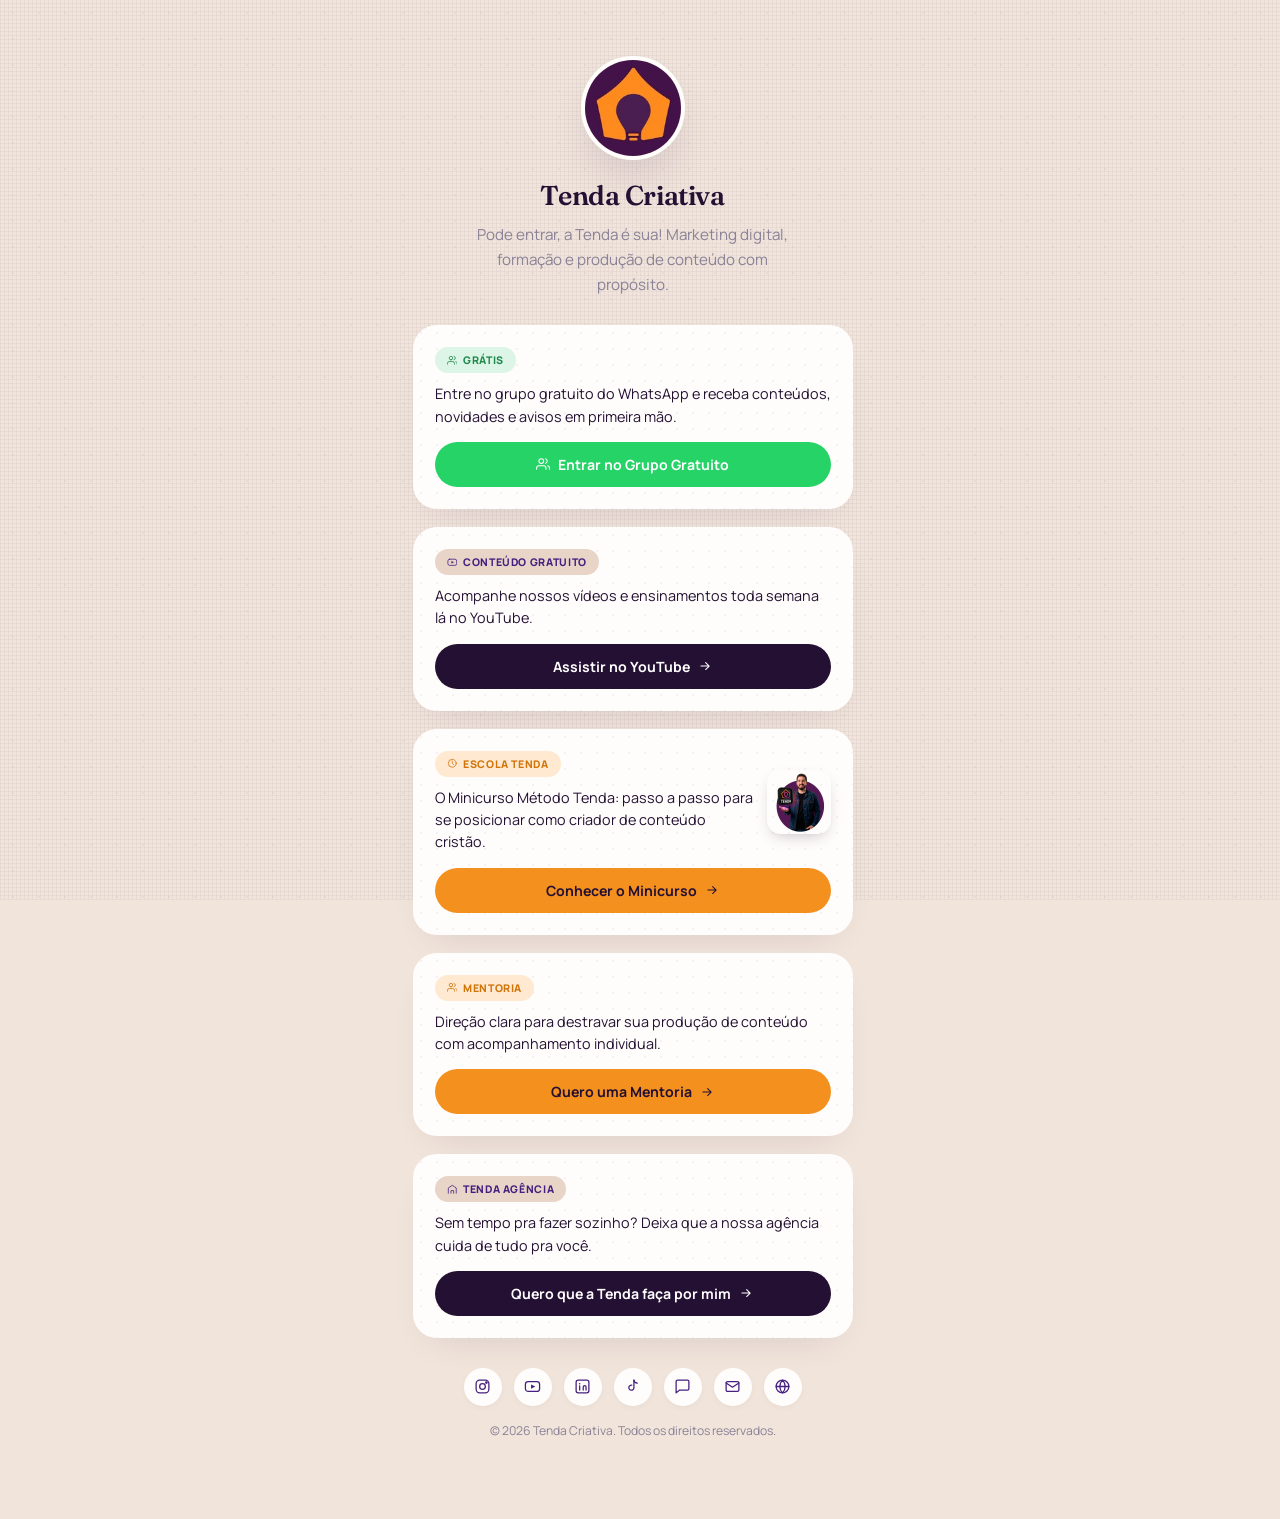
==== commit cd32f33f: "Update index.html" ====
--- a/index.html
+++ b/index.html
@@ -54,7 +54,7 @@
       </a>
 
       <!-- 2. YOUTUBE -->
-      <a href="https://www.youtube.com/@tendacriativa" target="_blank" rel="noopener" class="link-item" data-reveal>
+      <a href="https://www.youtube.com/@aTendaCriativa" target="_blank" rel="noopener" class="link-item" data-reveal>
         <div class="link-item-top">
           <div class="link-item-copy">
             <span class="link-item-badge"><svg class="icon" viewBox="0 0 24 24"><rect x="2" y="5" width="20" height="14" rx="4"/><path d="M10 9l6 3-6 3V9z" fill="currentColor" stroke="none"/></svg>Conteúdo Gratuito</span>
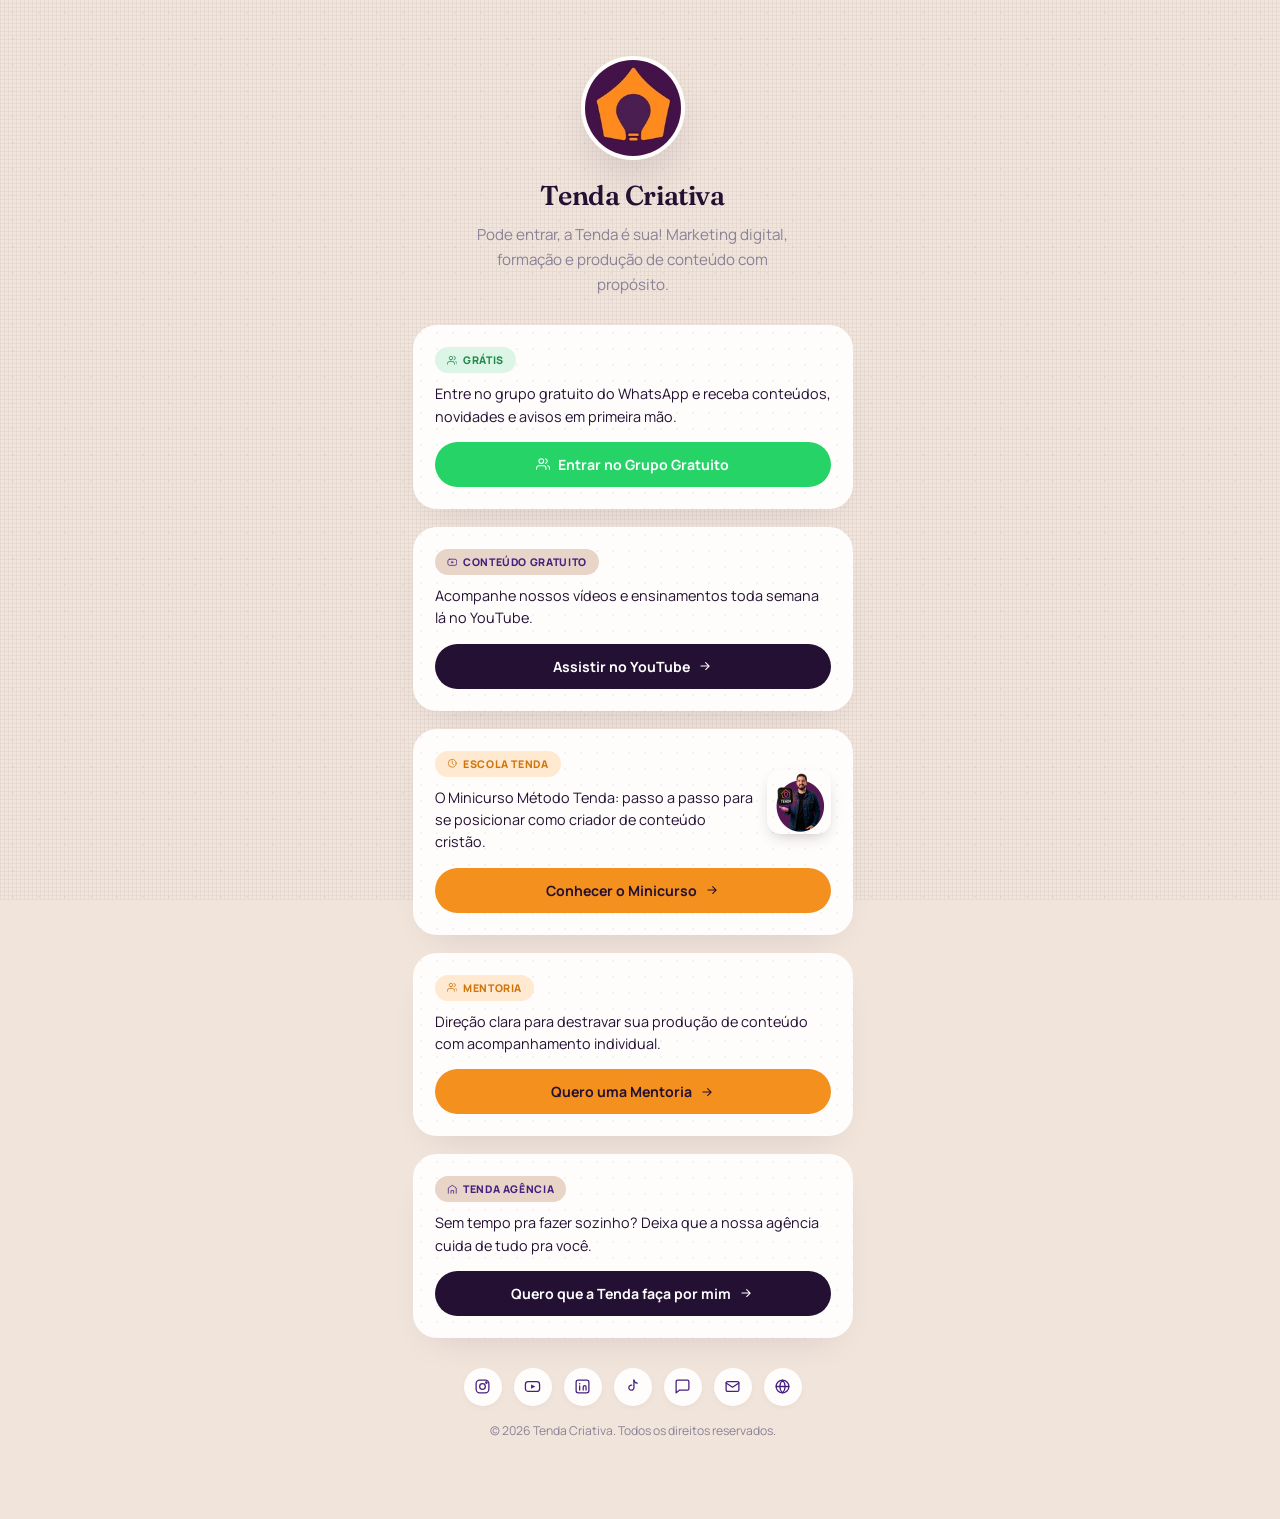
==== commit 619490e5: "Update index.html" ====
--- a/index.html
+++ b/index.html
@@ -106,10 +106,10 @@
         <a href="https://www.instagram.com/tenda.criativa" target="_blank" rel="noopener" aria-label="Instagram">
           <svg class="icon" viewBox="0 0 24 24"><rect x="3" y="3" width="18" height="18" rx="5"/><circle cx="12" cy="12" r="4"/><circle cx="17.5" cy="6.5" r="1"/></svg>
         </a>
-        <a href="https://www.youtube.com/@tendacriativa" target="_blank" rel="noopener" aria-label="YouTube">
+        <a href="https://www.youtube.com/@aTendaCriativa" target="_blank" rel="noopener" aria-label="YouTube">
           <svg class="icon" viewBox="0 0 24 24"><rect x="2" y="5" width="20" height="14" rx="4"/><path d="M10 9l6 3-6 3V9z" fill="currentColor" stroke="none"/></svg>
         </a>
-        <a href="https://www.linkedin.com/company/tendacriativa" target="_blank" rel="noopener" aria-label="LinkedIn">
+        <a href="https://www.linkedin.com/company/agencia-tenda-criativa/posts/" target="_blank" rel="noopener" aria-label="LinkedIn">
           <svg class="icon" viewBox="0 0 24 24"><rect x="3" y="3" width="18" height="18" rx="3"/><circle cx="8" cy="8.2" r="1.1" fill="currentColor" stroke="none"/><path d="M8 11v6M13 17v-4c0-1.4.9-2.3 2.2-2.3S17 11.6 17 13v4"/></svg>
         </a>
         <a href="https://www.tiktok.com/@tendacriativa" target="_blank" rel="noopener" aria-label="TikTok">
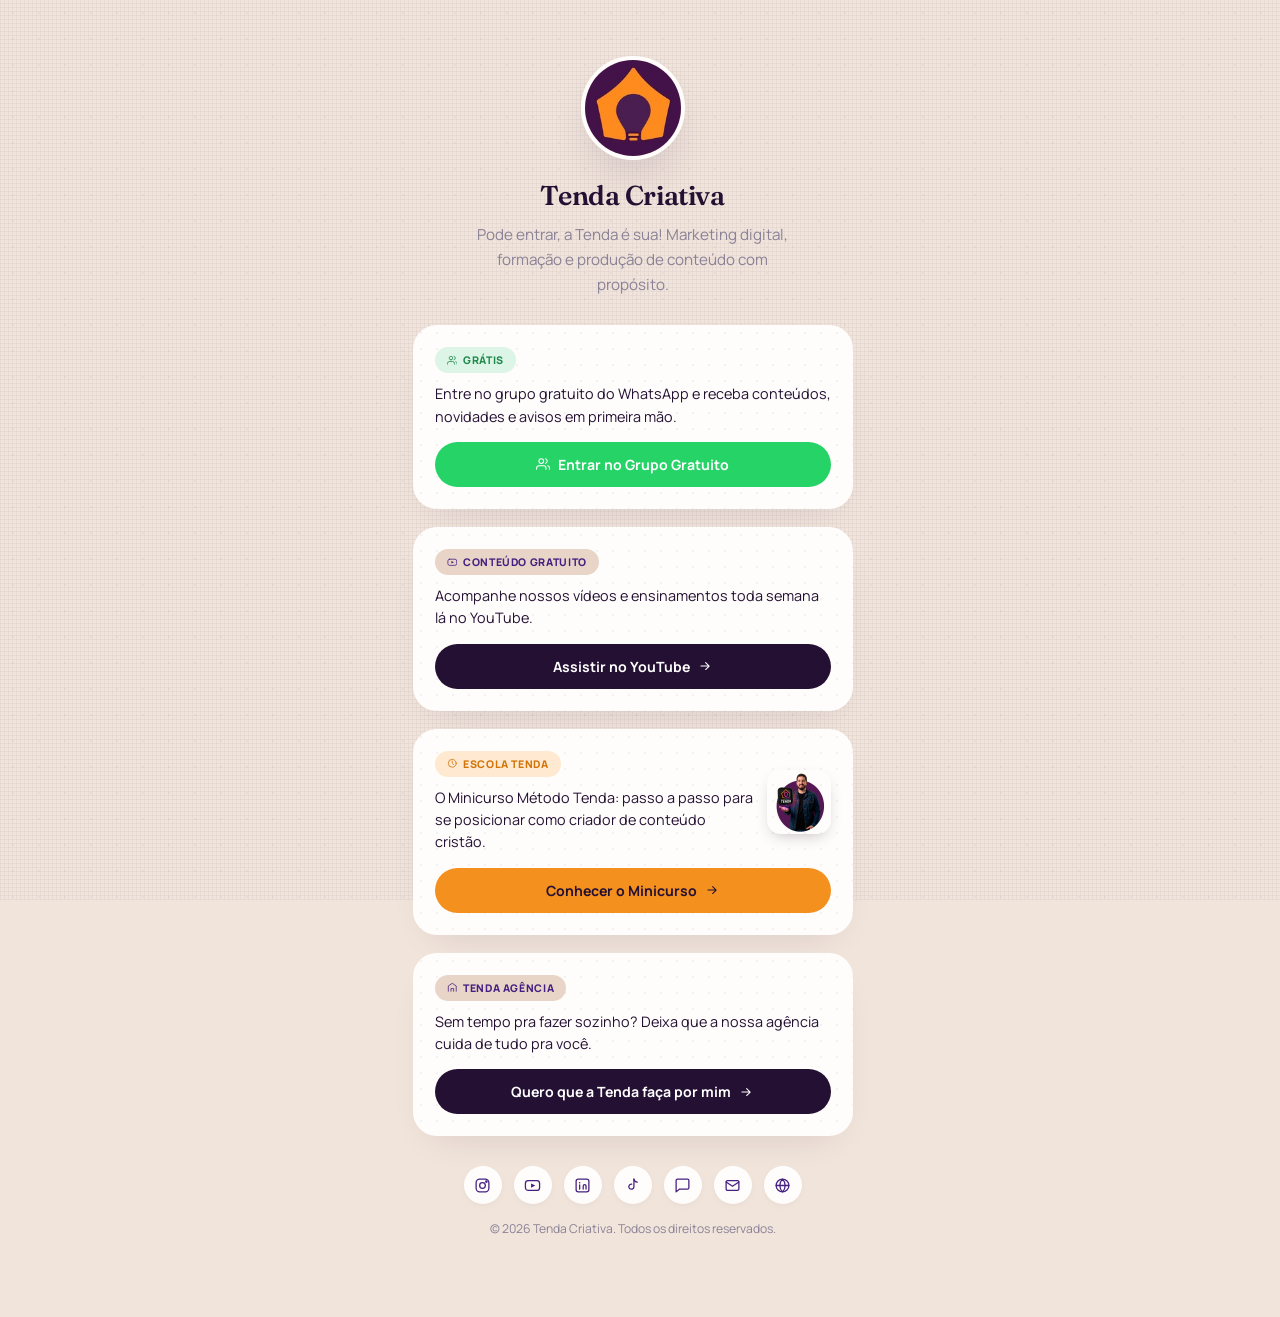
==== commit 1e9904a4: "Update index.html" ====
--- a/index.html
+++ b/index.html
@@ -78,19 +78,8 @@
         <span class="link-item-cta">Conhecer o Minicurso <svg class="icon" viewBox="0 0 24 24"><path d="M5 12h14M13 6l6 6-6 6"/></svg></span>
       </a>
 
-      <!-- 4. MENTORIA -->
-      <a href="https://wa.me/5511978416850?text=Ol%C3%A1!%20Tenho%20interesse%20na%20Mentoria%20Estrat%C3%A9gica.%20Pode%20me%20passar%20mais%20detalhes%3F" target="_blank" rel="noopener" class="link-item tone-orange" data-reveal>
-        <div class="link-item-top">
-          <div class="link-item-copy">
-            <span class="link-item-badge"><svg class="icon" viewBox="0 0 24 24"><path d="M17 21v-2a4 4 0 00-4-4H5a4 4 0 00-4 4v2M9 11a4 4 0 100-8 4 4 0 000 8zM23 21v-2a4 4 0 00-3-3.9M16 3.1a4 4 0 010 7.8"/></svg>Mentoria</span>
-            <p>Direção clara para destravar sua produção de conteúdo com acompanhamento individual.</p>
-          </div>
-        </div>
-        <span class="link-item-cta">Quero uma Mentoria <svg class="icon" viewBox="0 0 24 24"><path d="M5 12h14M13 6l6 6-6 6"/></svg></span>
-      </a>
-
       <!-- 5. QUERO QUE A TENDA FAÇA POR MIM -->
-      <a href="https://wa.me/5511978416850?text=Ol%C3%A1!%20Quero%20que%20a%20Tenda%20fa%C3%A7a%20por%20mim%20%E2%80%94%20queria%20entender%20como%20funciona." target="_blank" rel="noopener" class="link-item" data-reveal>
+      <a href="tenda-agencia" target="_blank" rel="noopener" class="link-item" data-reveal>
         <div class="link-item-top">
           <div class="link-item-copy">
             <span class="link-item-badge"><svg class="icon" viewBox="0 0 24 24"><path d="M3 21V9l9-6 9 6v12M9 21v-6h6v6"/></svg>Tenda Agência</span>
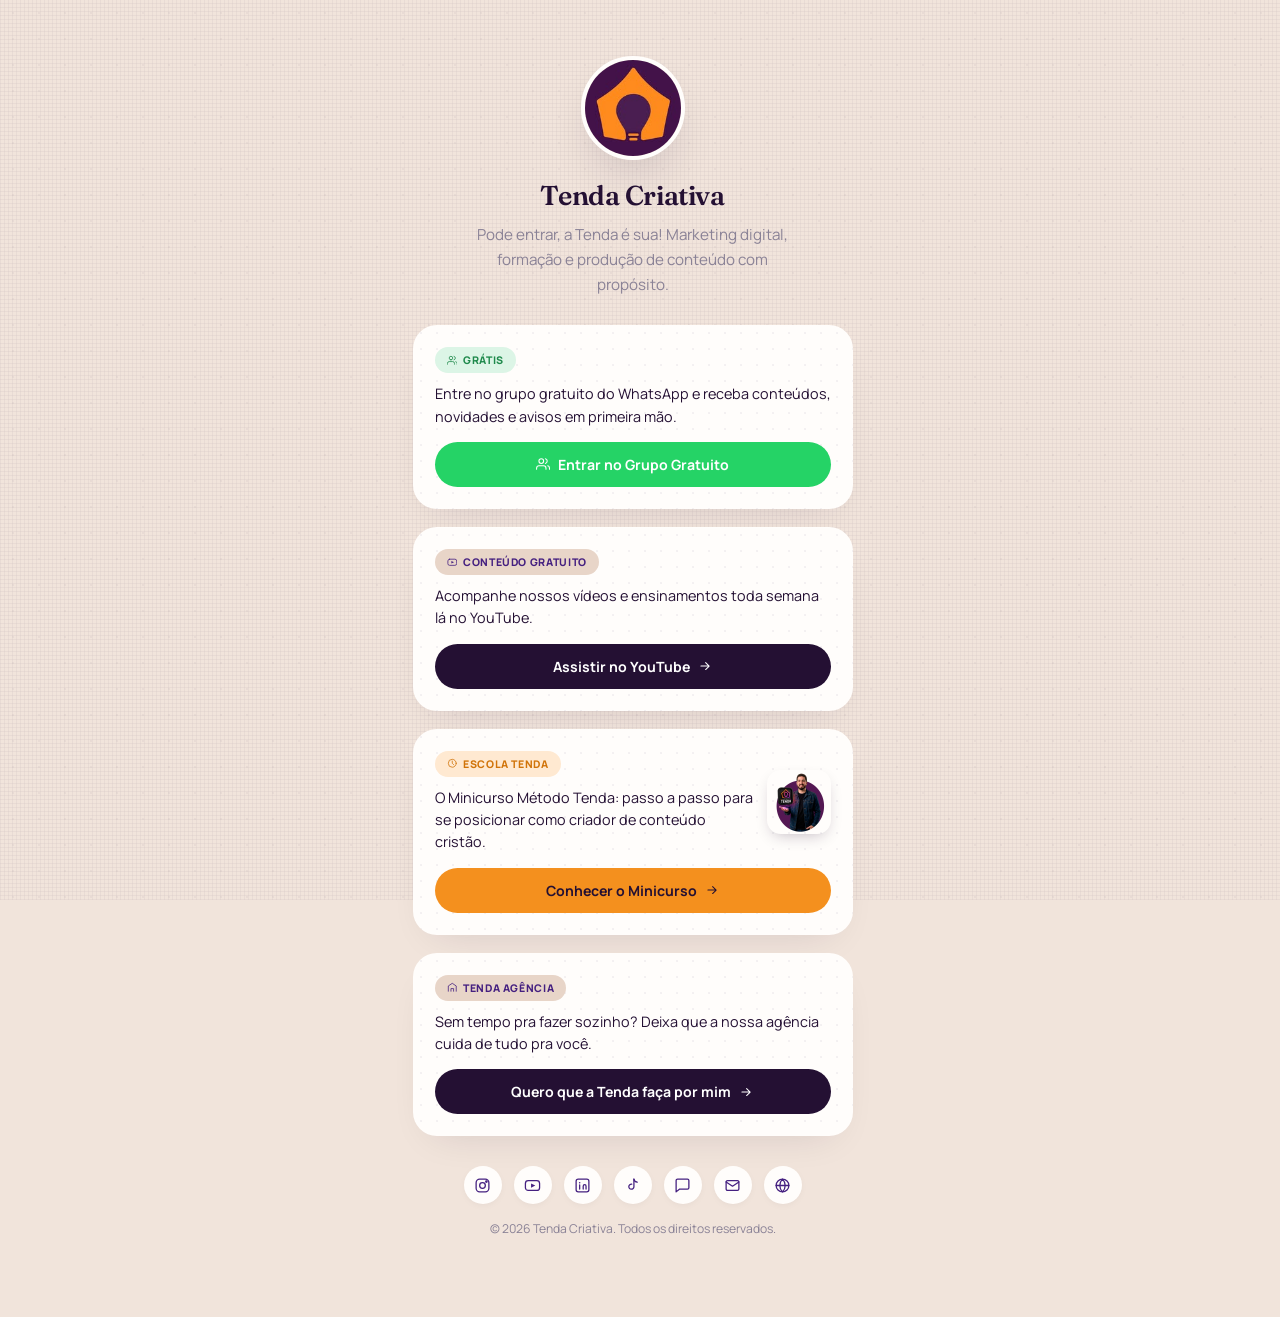
==== commit ec709039: "Add files via upload" ====
--- a/index.html
+++ b/index.html
@@ -107,7 +107,7 @@
         <a href="https://wa.me/5511978416850?text=Ol%C3%A1%2C%20vim%20do%20site%20e%20gostaria%20de%20mais%20informa%C3%A7%C3%B5es%20sobre%20a%20Tenda%20Criativa." target="_blank" rel="noopener" aria-label="WhatsApp">
           <svg class="icon" viewBox="0 0 24 24"><path d="M21 15a2 2 0 01-2 2H8l-5 4V5a2 2 0 012-2h14a2 2 0 012 2z"/></svg>
         </a>
-        <a href="home#newsletter" aria-label="Newsletter">
+        <a href="https://tendacriativa.substack.com/" target="_blank" rel="noopener" aria-label="Newsletter">
           <svg class="icon" viewBox="0 0 24 24"><rect x="3" y="5" width="18" height="14" rx="2"/><path d="M3 7l9 6 9-6"/></svg>
         </a>
         <a href="home" aria-label="Site">
